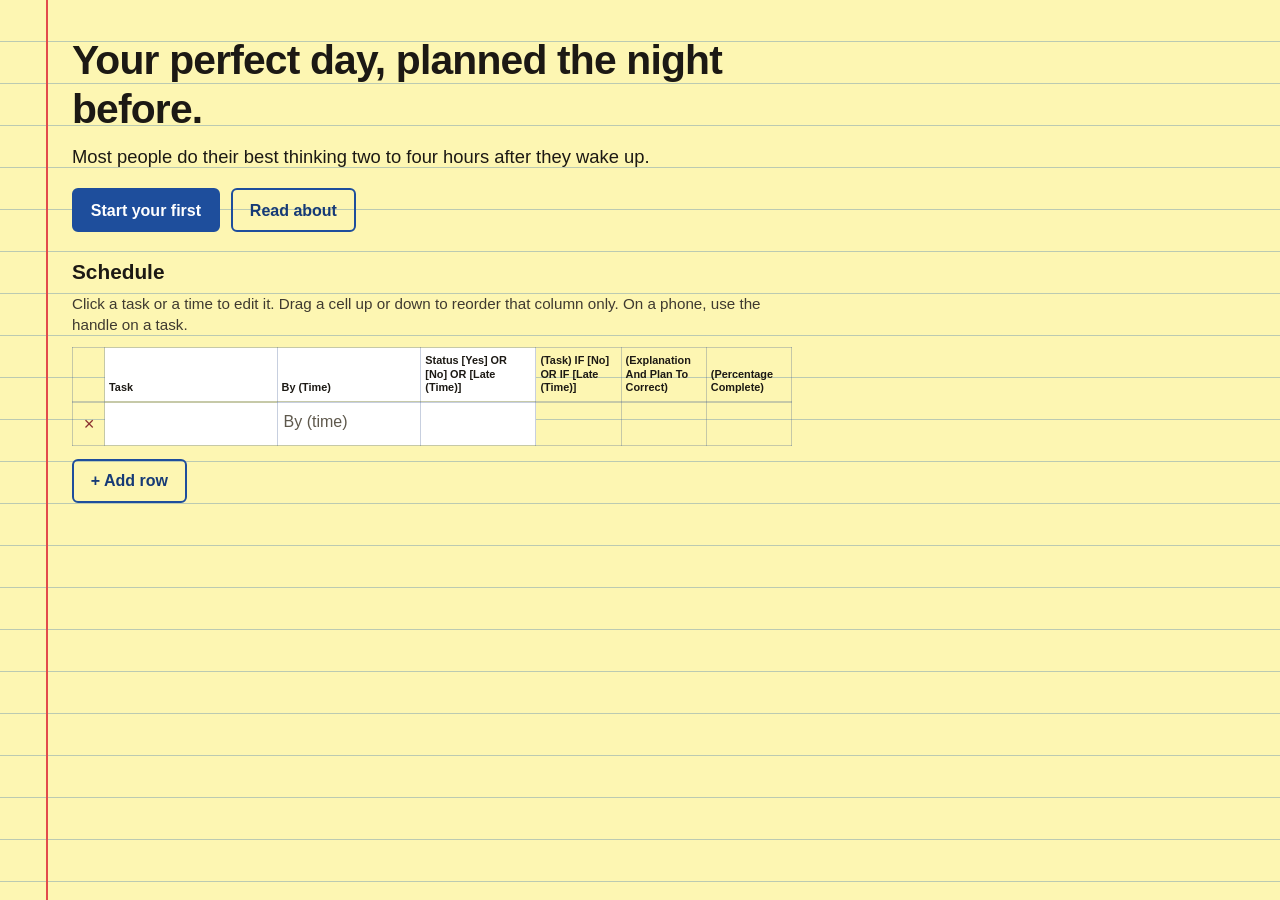
==== index.html @ 4527d7ee "Add the Conscientiousness System beta as a static site. The homepage is a legal-pad schedule you can" ====
<!DOCTYPE html>
<html lang="en">
<head>
  <meta charset="utf-8">
  <meta name="viewport" content="width=device-width, initial-scale=1">
  <meta name="color-scheme" content="light">
  <title>Conscientiousness System</title>
  <link rel="icon" href="data:image/svg+xml,%3Csvg xmlns='http://www.w3.org/2000/svg' viewBox='0 0 16 16'%3E%3Crect fill='%23fdf6b2' width='16' height='16'/%3E%3Cpath stroke='%23e24b4b' stroke-width='1.2' d='M4 .5v15'/%3E%3C/svg%3E">
  <link rel="stylesheet" href="styles.css">
</head>
<body>
  <header class="hero">
    <h1>Your perfect day, planned the night before.</h1>
    <p class="subhead">Most people do their best thinking two to four hours after they wake up.</p>
    <div class="hero-actions">
      <button type="button" class="btn btn-primary" id="start-btn">Start your first</button>
      <a class="btn btn-secondary" href="about.html">Read about</a>
    </div>
  </header>

  <main id="create">
    <noscript>
      <p>JavaScript is required to edit the schedule.</p>
    </noscript>

    <section id="mode-choice" class="panel" hidden>
      <h2 id="mode-heading">How should we build it?</h2>
      <div class="mode-actions">
        <button type="button" class="btn btn-primary" id="diy-btn" aria-pressed="false">Build It Yourself</button>
        <button type="button" class="btn btn-secondary" id="guided-btn" aria-pressed="false">Guided Setup</button>
      </div>
    </section>

    <section id="guided" class="panel" hidden aria-labelledby="guided-heading">
      <h2 id="guided-heading">Guided Setup</h2>
      <p id="step-label" class="step-label">Step 1 of 8</p>
      <form id="guided-form" autocomplete="off" novalidate>
        <div class="step" data-step="0">
          <h3 tabindex="-1">What time do you wake up?</h3>
          <label for="wake">Wake time</label>
          <input id="wake" type="time" value="06:30" required>
        </div>

        <div class="step" data-step="1" hidden>
          <h3 tabindex="-1">What time do you go to bed?</h3>
          <label for="bed">Bedtime</label>
          <input id="bed" type="time" value="22:30" required>
          <p id="sleep-note" class="note" hidden>That's under 7 hours of sleep.</p>
        </div>

        <div class="step" data-step="2" hidden>
          <h3 tabindex="-1">Which days do you work?</h3>
          <p class="hint">This builds one schedule. Work-related suggestions are added when you work.</p>
          <fieldset>
            <legend>Work days</legend>
            <div class="choice-grid">
              <label><input type="checkbox" name="workday" value="mon" checked> Monday</label>
              <label><input type="checkbox" name="workday" value="tue" checked> Tuesday</label>
              <label><input type="checkbox" name="workday" value="wed" checked> Wednesday</label>
              <label><input type="checkbox" name="workday" value="thu" checked> Thursday</label>
              <label><input type="checkbox" name="workday" value="fri" checked> Friday</label>
              <label><input type="checkbox" name="workday" value="sat"> Saturday</label>
              <label><input type="checkbox" name="workday" value="sun"> Sunday</label>
            </div>
          </fieldset>
        </div>

        <div class="step" data-step="3" hidden>
          <h3 tabindex="-1">When does work start and end?</h3>
          <div class="time-pair">
            <div>
              <label for="work-start">Work start</label>
              <input id="work-start" type="time" value="09:00" required>
            </div>
            <div>
              <label for="work-end">Work end</label>
              <input id="work-end" type="time" value="17:00" required>
            </div>
          </div>
        </div>

        <div class="step" data-step="4" hidden>
          <h3 tabindex="-1">How long is the commute?</h3>
          <label for="commute">Commute minutes</label>
          <input id="commute" type="number" min="0" step="1" inputmode="numeric" value="20">
        </div>

        <div class="step" data-step="5" hidden>
          <h3 tabindex="-1">When do you usually eat?</h3>
          <p class="hint">Leave a meal blank to use a suggested time. Each one can be skipped.</p>
          <div class="meal-row">
            <label for="breakfast">Breakfast</label>
            <input id="breakfast" type="time">
            <button type="button" class="btn-text meal-skip" data-for="breakfast">Skip</button>
          </div>
          <div class="meal-row">
            <label for="lunch">Lunch</label>
            <input id="lunch" type="time">
            <button type="button" class="btn-text meal-skip" data-for="lunch">Skip</button>
          </div>
          <div class="meal-row">
            <label for="dinner">Dinner</label>
            <input id="dinner" type="time">
            <button type="button" class="btn-text meal-skip" data-for="dinner">Skip</button>
          </div>
        </div>

        <div class="step" data-step="6" hidden>
          <h3 tabindex="-1">Do you shower in the morning or at night?</h3>
          <fieldset>
            <legend>Shower</legend>
            <div class="choice-grid">
              <label><input type="radio" name="shower" value="morning" checked> Morning</label>
              <label><input type="radio" name="shower" value="night"> Night</label>
            </div>
          </fieldset>
        </div>

        <div class="step" data-step="7" hidden>
          <h3 tabindex="-1">What else is in the day?</h3>
          <fieldset>
            <legend>Extras</legend>
            <div class="choice-grid">
              <label><input type="checkbox" id="extra-pets" name="extra" value="pets"> Pets</label>
              <label><input type="checkbox" id="extra-workout" name="extra" value="workout"> Workout</label>
              <label><input type="checkbox" id="extra-school" name="extra" value="school"> School or kids</label>
              <label><input type="checkbox" id="extra-other" name="extra" value="other"> Other</label>
            </div>
          </fieldset>
          <div id="other-field" hidden>
            <label for="other-text">Other task</label>
            <input id="other-text" type="text" maxlength="160" autocomplete="off" placeholder="Type the task">
          </div>
        </div>

        <div class="guided-nav">
          <button type="button" class="btn btn-secondary" id="back-btn">Back</button>
          <button type="button" class="btn btn-primary" id="next-btn">Next</button>
          <button type="button" class="btn-text" id="skip-btn">Skip to Build It Yourself</button>
        </div>
      </form>
    </section>

    <section id="builder" aria-labelledby="schedule-heading">
      <div id="pool" class="pool" hidden>
        <h2>Suggestion pool</h2>
        <p class="hint">Drag a suggestion onto the schedule, or press +.</p>
        <ul id="pool-list" aria-label="Suggestion pool"></ul>
      </div>

      <h2 id="schedule-heading">Schedule</h2>
      <p class="hint">Click a task or a time to edit it. Drag a cell up or down to reorder that column only. On a phone, use the handle on a task.</p>

      <div id="grid-wrap">
        <table id="grid" aria-labelledby="schedule-heading">
          <caption class="sr-only">Daily schedule. Task and By Time are edited separately. Status stays blank.</caption>
          <colgroup>
            <col class="col-delete">
            <col class="col-task">
            <col class="col-time">
            <col class="col-status">
            <col class="col-decor">
            <col class="col-decor">
            <col class="col-decor">
          </colgroup>
          <thead>
            <tr>
              <th class="col-delete" scope="col"><span class="sr-only">Delete</span></th>
              <th class="fn" scope="col">Task</th>
              <th class="fn" scope="col">By (Time)</th>
              <th class="fn" scope="col">Status [Yes] OR [No] OR [Late (Time)]</th>
              <th scope="col">(Task) IF [No] OR IF [Late (Time)]</th>
              <th scope="col">(Explanation And Plan To Correct)</th>
              <th scope="col">(Percentage Complete)</th>
            </tr>
          </thead>
          <tbody id="grid-body"></tbody>
        </table>
      </div>

      <div class="grid-actions">
        <button type="button" class="btn btn-secondary" id="add-row">+ Add row</button>
        <p id="cap-msg" class="cap-msg" role="status" aria-live="polite"></p>
      </div>
    </section>
  </main>

  <script src="app.js"></script>
</body>
</html>
---- styles.css ----
/* Legal pad: pale yellow, faint blue rules, red left margin.
   The background is fixed so the rules stay put while the page scrolls. */

:root {
  --pad: #fdf6b2;
  --ink: #1c1914;
  --muted: #3f3a30;
  --line: rgba(47, 108, 176, 0.32);
  --margin: #e24b4b;
  --blue: #1e4e9c;
  --blue-dark: #163a76;
  --white: #ffffff;
  --row: 42px;
  --focus: #1e4e9c;
}

* { box-sizing: border-box; }

html {
  min-height: 100%;
  background-color: var(--pad);
  background-image:
    linear-gradient(
      to right,
      transparent 0 46px,
      var(--margin) 46px 48px,
      transparent 48px
    ),
    repeating-linear-gradient(
      to bottom,
      transparent 0,
      transparent calc(var(--row) - 1px),
      var(--line) calc(var(--row) - 1px),
      var(--line) var(--row)
    );
  background-attachment: fixed, fixed;
  background-repeat: no-repeat, repeat;
  background-size: 100% 100%, 100% var(--row);
}

body {
  margin: 0;
  min-height: 100%;
  background: transparent;
  color: var(--ink);
  font-family: "Segoe UI", "Helvetica Neue", Arial, sans-serif;
  font-size: 16px;
  line-height: 1.4;
  padding: 28px 24px 72px 72px;
}

h1, h2, h3 { font-weight: 700; line-height: 1.2; color: var(--ink); }
h1 { font-size: clamp(1.85rem, 4vw, 2.55rem); margin: 0 0 0.65rem; letter-spacing: -0.02em; }
h2 { font-size: 1.3rem; margin: 0 0 0.45rem; }
h3 { font-size: 1.15rem; margin: 0 0 0.75rem; }

p { margin: 0 0 0.75rem; }

a { color: var(--blue); }
a:hover { color: var(--blue-dark); }

.hero,
#mode-choice,
#guided,
#builder {
  max-width: 720px;
}

.hero { margin: 0.5rem 0 1.75rem; }

.subhead {
  margin: 0 0 1.15rem;
  font-size: 1.15rem;
  color: var(--ink);
  max-width: 40rem;
}

.hero-actions,
.mode-actions,
.guided-nav,
.grid-actions {
  display: flex;
  flex-wrap: wrap;
  align-items: center;
  gap: 0.7rem;
}

.btn {
  display: inline-flex;
  align-items: center;
  justify-content: center;
  min-height: 44px;
  padding: 0.5rem 1.05rem;
  border-radius: 6px;
  border: 2px solid var(--blue);
  font: inherit;
  font-weight: 650;
  text-decoration: none;
  cursor: pointer;
  line-height: 1.2;
}

.btn-primary { background: var(--blue); color: #fff; }
.btn-primary:hover { background: var(--blue-dark); border-color: var(--blue-dark); color: #fff; }
.btn-secondary { background: transparent; color: var(--blue-dark); }
.btn-secondary:hover { background: rgba(30, 78, 156, 0.08); }

.btn-text {
  background: transparent;
  border: 0;
  color: var(--blue);
  font: inherit;
  font-weight: 650;
  text-decoration: underline;
  text-underline-offset: 3px;
  min-height: 44px;
  padding: 0.4rem 0.2rem;
  cursor: pointer;
}

button:disabled { opacity: 0.45; cursor: not-allowed; }

:focus { outline: none; }
:focus-visible {
  outline: 2px solid var(--focus);
  outline-offset: 2px;
}

.panel { margin: 0 0 1.4rem; }

.step-label {
  font-size: 0.85rem;
  font-weight: 700;
  letter-spacing: 0.04em;
  text-transform: uppercase;
  color: var(--muted);
  margin-bottom: 0.6rem;
}

.hint { color: var(--muted); font-size: 0.95rem; }

.note {
  margin-top: 0.75rem;
  color: #7a2e2e;
  font-weight: 650;
}

label { display: block; font-weight: 650; margin-bottom: 0.3rem; }

input[type="time"],
input[type="number"],
input[type="text"] {
  display: block;
  width: min(100%, 220px);
  min-height: 44px;
  padding: 0.4rem 0.55rem;
  border: 1px solid rgba(40, 60, 100, 0.35);
  border-radius: 4px;
  background: var(--white);
  color: var(--ink);
  font: inherit;
}

fieldset {
  border: 1px solid rgba(40, 60, 100, 0.25);
  border-radius: 6px;
  margin: 0 0 0.8rem;
  padding: 0.7rem 0.8rem 0.85rem;
  background: transparent;
}

legend { font-weight: 700; padding: 0 0.3rem; }

.choice-grid {
  display: flex;
  flex-wrap: wrap;
  gap: 0.45rem 0.9rem;
}

.choice-grid label {
  display: inline-flex;
  align-items: center;
  gap: 0.4rem;
  min-height: 44px;
  margin: 0;
  font-weight: 550;
  cursor: pointer;
}

input[type="checkbox"],
input[type="radio"] {
  width: 1.15rem;
  height: 1.15rem;
  accent-color: var(--blue);
}

.time-pair {
  display: flex;
  flex-wrap: wrap;
  gap: 1rem;
}

.meal-row {
  display: flex;
  flex-wrap: wrap;
  align-items: end;
  gap: 0.5rem 0.75rem;
  margin-bottom: 0.7rem;
}

.meal-row label { width: 7rem; margin-bottom: 0.55rem; }
.meal-row input { width: 160px; }

.guided-nav { margin-top: 0.4rem; }

.pool { margin: 0 0 1.1rem; }

.pool ul {
  list-style: none;
  margin: 0;
  padding: 0;
  display: flex;
  flex-wrap: wrap;
  gap: 0.5rem;
}

.chip {
  display: inline-flex;
  align-items: center;
  gap: 0.45rem;
  max-width: 100%;
  min-height: 42px;
  padding: 0.25rem 0.35rem 0.25rem 0.7rem;
  background: var(--white);
  border: 1px solid rgba(40, 60, 100, 0.3);
  border-radius: 999px;
  cursor: grab;
  touch-action: none;
}

.chip.is-dragging { opacity: 0.4; }

.chip-text { font-weight: 650; }
.chip-time { color: var(--muted); font-size: 0.92rem; }

.chip-add {
  width: 32px;
  height: 32px;
  border: 0;
  border-radius: 50%;
  background: var(--blue);
  color: #fff;
  font: inherit;
  font-size: 1.25rem;
  line-height: 1;
  cursor: pointer;
  flex: 0 0 auto;
}

.chip-add:hover { background: var(--blue-dark); }

#grid-wrap {
  width: 100%;
  max-width: 720px;
  margin: 0.35rem 0 0.8rem;
}

#grid-wrap.chip-over {
  outline: 2px dashed var(--blue);
  outline-offset: 3px;
}

#grid {
  width: 100%;
  border-collapse: collapse;
  table-layout: fixed;
  background: transparent;
}

#grid caption { caption-side: bottom; }

col.col-delete { width: 32px; }
col.col-task { width: 24%; }
col.col-time { width: 20%; }
col.col-status { width: 16%; }

#grid th,
#grid td {
  border: 1px solid rgba(55, 85, 140, 0.28);
  vertical-align: top;
  background: transparent;
  overflow-wrap: break-word;
  word-break: normal;
}

#grid th {
  font-size: 0.68rem;
  font-weight: 700;
  line-height: 1.25;
  text-align: left;
  padding: 6px 4px;
  vertical-align: bottom;
}

#grid th.fn,
#grid td.fn {
  background: var(--white);
}

#grid td.fn { padding: 0; }

.cell-edit,
.cell-readonly {
  display: block;
  box-sizing: border-box;
  min-height: var(--row);
  padding: 9px 6px;
  line-height: 1.3;
  white-space: pre-wrap;
  overflow-wrap: anywhere;
}

.cell-edit { cursor: text; }

.cell-edit:focus {
  outline: 2px solid var(--focus);
  outline-offset: -2px;
}

.cell-edit.is-empty:not(:focus)::before {
  content: attr(data-placeholder);
  color: #5e584c;
}

.task-cell { position: relative; }

.drag-handle {
  display: none;
  position: absolute;
  left: 0;
  top: 0;
  bottom: 0;
  width: 22px;
  border: 0;
  padding: 0;
  background: #fff;
  color: transparent;
  font-size: 0;
  cursor: grab;
  touch-action: none;
  z-index: 1;
}

/* Two columns of three dots: the ⋮⋮ grip, drawn so it stays crisp on the left edge. */
.drag-handle::before {
  content: "";
  display: block;
  width: 9px;
  height: 15px;
  background-image: radial-gradient(circle, #3c4654 1.15px, transparent 1.3px);
  background-size: 4.5px 5px;
  background-position: center;
}

.row-delete {
  display: inline-flex;
  align-items: center;
  justify-content: center;
  width: 28px;
  height: 28px;
  margin: 6px 1px;
  border: 0;
  border-radius: 4px;
  background: transparent;
  color: #8a3030;
  font-size: 1.15rem;
  line-height: 1;
  cursor: pointer;
}

.row-delete:hover { background: rgba(226, 75, 75, 0.15); }

tr.drop-target td.drop-col { box-shadow: inset 0 3px 0 var(--blue); }

.cell-edit.is-source { opacity: 0.35; }

.drag-ghost {
  position: fixed;
  z-index: 40;
  pointer-events: none;
  max-width: 240px;
  padding: 6px 10px;
  background: #fff;
  border: 1px solid var(--blue);
  box-shadow: 0 8px 18px rgba(40, 40, 20, 0.18);
  font-size: 0.95rem;
}

body.is-dragging,
body.is-dragging .cell-edit { cursor: grabbing; user-select: none; }

.cap-msg {
  margin: 0;
  min-height: 1.3em;
  color: #8a2424;
  font-weight: 700;
}

.about { max-width: 40rem; padding-top: 1rem; }
.about a { font-weight: 700; }

.sr-only {
  position: absolute;
  width: 1px;
  height: 1px;
  padding: 0;
  margin: -1px;
  overflow: hidden;
  clip: rect(0, 0, 0, 0);
  white-space: nowrap;
  border: 0;
}

@media (pointer: coarse), (max-width: 800px) {
  .drag-handle { display: inline-flex; align-items: center; justify-content: center; }
  .task-cell .cell-edit { padding-left: 22px; }
}

@media (max-width: 640px) {
  html {
    background-image:
      linear-gradient(
        to right,
        transparent 0 20px,
        var(--margin) 20px 22px,
        transparent 22px
      ),
      repeating-linear-gradient(
        to bottom,
        transparent 0,
        transparent calc(var(--row) - 1px),
        var(--line) calc(var(--row) - 1px),
        var(--line) var(--row)
      );
    background-attachment: fixed, fixed;
  }

  body { padding: 18px 12px 48px 34px; }

  .hero,
  #mode-choice,
  #guided,
  #builder,
  #grid-wrap { max-width: none; width: 100%; }

  #grid th { font-size: 0.62rem; padding: 4px 3px; }
  .cell-edit, .cell-readonly { padding: 8px 4px; font-size: 0.92rem; }
  .task-cell .cell-edit { padding-left: 22px; }
  col.col-task { width: 28%; }
  col.col-time { width: 26%; }
  col.col-status { width: 16%; }
  .meal-row label { width: 100%; margin-bottom: 0.2rem; }
}

@media (prefers-reduced-motion: reduce) {
  html { scroll-behavior: auto; }
}
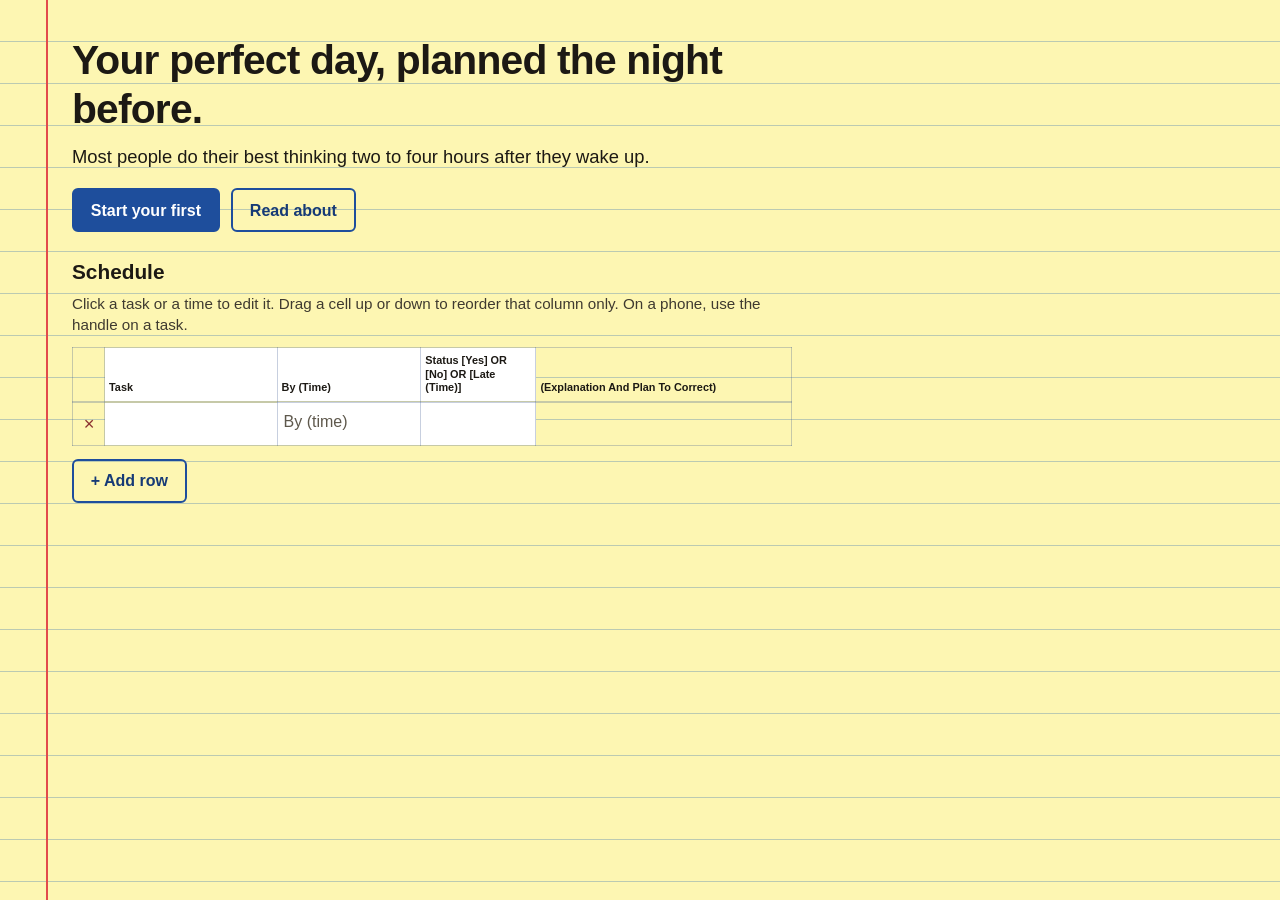
==== commit f3b791ed: "Remove the IF and Percentage Complete columns. Those two side columns are gone from the schedule on " ====
--- a/index.html
+++ b/index.html
@@ -160,8 +160,6 @@
             <col class="col-time">
             <col class="col-status">
             <col class="col-decor">
-            <col class="col-decor">
-            <col class="col-decor">
           </colgroup>
           <thead>
             <tr>
@@ -169,9 +167,7 @@
               <th class="fn" scope="col">Task</th>
               <th class="fn" scope="col">By (Time)</th>
               <th class="fn" scope="col">Status [Yes] OR [No] OR [Late (Time)]</th>
-              <th scope="col">(Task) IF [No] OR IF [Late (Time)]</th>
               <th scope="col">(Explanation And Plan To Correct)</th>
-              <th scope="col">(Percentage Complete)</th>
             </tr>
           </thead>
           <tbody id="grid-body"></tbody>
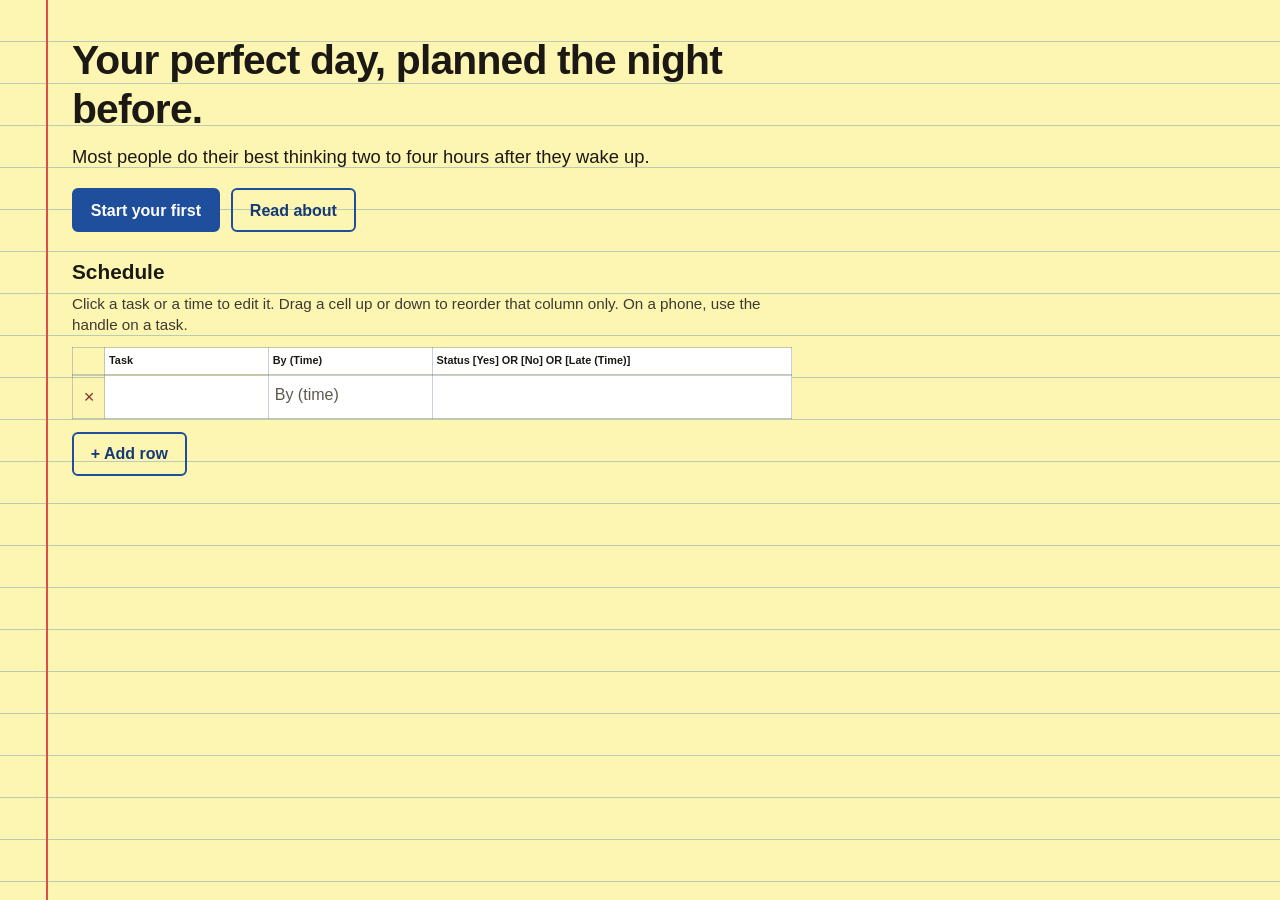
==== commit 64720224: "Leave the schedule as Task, By Time, and a wide Status column. The Explanation column is gone with t" ====
--- a/index.html
+++ b/index.html
@@ -159,7 +159,6 @@
             <col class="col-task">
             <col class="col-time">
             <col class="col-status">
-            <col class="col-decor">
           </colgroup>
           <thead>
             <tr>
@@ -167,7 +166,6 @@
               <th class="fn" scope="col">Task</th>
               <th class="fn" scope="col">By (Time)</th>
               <th class="fn" scope="col">Status [Yes] OR [No] OR [Late (Time)]</th>
-              <th scope="col">(Explanation And Plan To Correct)</th>
             </tr>
           </thead>
           <tbody id="grid-body"></tbody>
--- a/styles.css
+++ b/styles.css
@@ -280,9 +280,9 @@
 #grid caption { caption-side: bottom; }
 
 col.col-delete { width: 32px; }
-col.col-task { width: 24%; }
-col.col-time { width: 20%; }
-col.col-status { width: 16%; }
+col.col-status { width: 50%; }
+col.col-task { width: calc((50% - 32px) / 2); }
+col.col-time { width: calc((50% - 32px) / 2); }
 
 #grid th,
 #grid td {
@@ -456,9 +456,6 @@
   #grid th { font-size: 0.62rem; padding: 4px 3px; }
   .cell-edit, .cell-readonly { padding: 8px 4px; font-size: 0.92rem; }
   .task-cell .cell-edit { padding-left: 22px; }
-  col.col-task { width: 28%; }
-  col.col-time { width: 26%; }
-  col.col-status { width: 16%; }
   .meal-row label { width: 100%; margin-bottom: 0.2rem; }
 }
 
